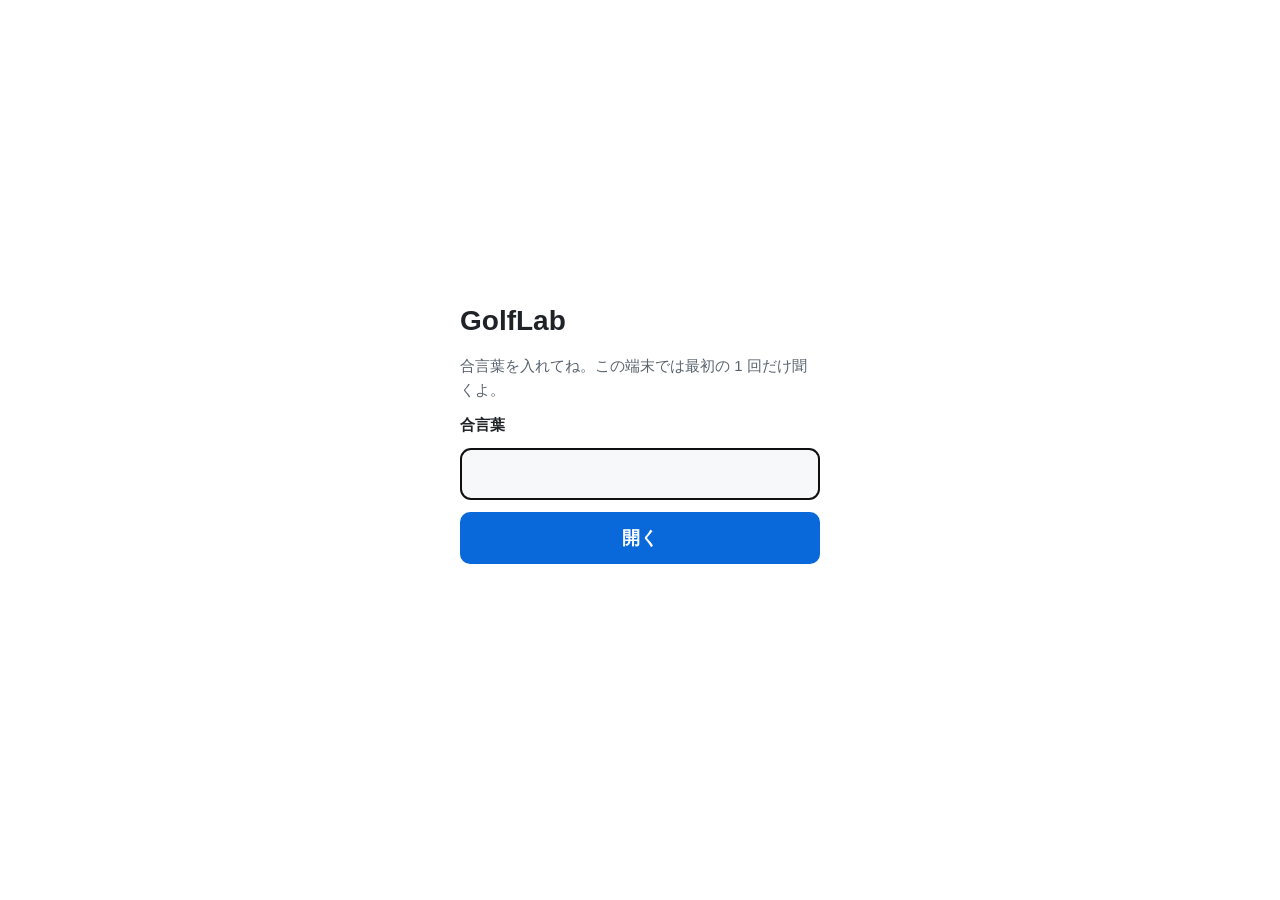
==== data.html @ 4dfa240f "deploy: GolfLab PoC 2026-11-11 10:15" ====
<!doctype html>
<html lang="ja">
<head>
<meta charset="utf-8">
<meta name="viewport" content="width=device-width, initial-scale=1, viewport-fit=cover">

<meta http-equiv="Content-Security-Policy"
      content="default-src 'self'; connect-src 'self'; script-src 'self'; style-src 'self' 'unsafe-inline'; img-src 'self' data:">
<title>GolfLab データ</title>
<style>  :root {
    --fg: #1f2328; --fg-muted: #59636e; --canvas: #ffffff; --canvas-subtle: #f6f8fa;
    --border: #d1d9e0; --border-muted: #d8dee4; --accent: #0969da; --accent-soft: #ddf4ff;
    --attention: #9a6700; --attention-em: #bf8700; --danger: #d1242f;
  }
  @media (prefers-color-scheme: dark) {
    :root {
      --fg: #f0f6fc; --fg-muted: #9198a1; --canvas: #0d1117; --canvas-subtle: #151b23;
      --border: #3d444d; --border-muted: #2a313c; --accent: #4493f8; --accent-soft: #0c2d6b;
      --attention: #d29922; --attention-em: #9e6a03; --danger: #f85149;
    }
  }
  * { box-sizing: border-box; }
  body { margin: 0; background: var(--canvas); color: var(--fg);
         font: 13px/1.5 -apple-system, BlinkMacSystemFont, "Segoe UI", "Noto Sans", "Meiryo", Helvetica, Arial, sans-serif; }
  .muted { color: var(--fg-muted); font-size: 12px; }
  .top { position: sticky; top: 0; z-index: 2; background: var(--canvas-subtle); border-bottom: 1px solid var(--border);
         padding: 10px 16px; display: flex; align-items: center; gap: 10px; flex-wrap: wrap; }
  .crumb { font-size: 15px; color: var(--accent); white-space: nowrap; }
  .crumb a { color: inherit; text-decoration: none; }
  .crumb strong { font-weight: 600; }
  .crumb .sep { color: var(--fg-muted); margin: 0 1px; }
  .back { margin-left: auto; color: var(--accent); text-decoration: none; font-size: 12px; white-space: nowrap; }
  .Label { display: inline-block; padding: 0 7px; font-size: 11px; font-weight: 500; line-height: 18px;
           border: 1px solid var(--border); border-radius: 2em; color: var(--fg-muted); white-space: nowrap; }
  .Label.warn { border-color: var(--attention-em); color: var(--attention); }
  main { padding: 12px 16px; max-width: 1012px; margin: 0 auto; }
  .Box { background: var(--canvas); border: 1px solid var(--border); border-radius: 6px; overflow: hidden; margin-bottom: 12px; }
  .Box-header { background: var(--canvas-subtle); border-bottom: 1px solid var(--border); padding: 8px 12px;
                display: flex; align-items: center; gap: 8px; flex-wrap: wrap; }
  .Box-title { font-size: 13px; font-weight: 600; margin: 0; }
  .Box-body { padding: 8px 12px 12px; }
  .scroll { overflow-x: auto; }
  .btn { font: inherit; font-size: 12px; padding: 1px 12px; border: 1px solid var(--border); border-radius: 2em;
         background: var(--canvas); color: var(--fg); cursor: pointer; white-space: nowrap; }
  .btn:hover { border-color: var(--accent); color: var(--accent); }
  .btn.warn { border-color: var(--attention-em); color: var(--attention); }
  .btn.warn:hover { background: var(--attention-em); color: #ffffff; }
  .key { display: inline-flex; align-items: center; gap: 6px; cursor: help; margin-left: auto; }
  .key .cand-sw { display: inline-block; width: 14px; height: 12px; border: 2px solid var(--attention-em); border-radius: 3px; }
  button.info { font: inherit; font-size: 11px; line-height: 16px; min-width: 18px; height: 18px; padding: 0 4px; cursor: pointer;
                border: 1px solid var(--accent); border-radius: 2em; background: transparent; color: var(--accent); }
  button.info:hover, button.info[aria-expanded="true"] { background: var(--accent); color: #ffffff; }
  button.info.tag { padding: 0 8px; white-space: nowrap; }
  .info-body { margin: 0 0 10px; padding: 8px 12px; border: 1px solid var(--border); border-left: 3px solid var(--accent); border-radius: 6px;
               background: var(--canvas-subtle); font-size: 12px; line-height: 1.6; color: var(--fg-muted); }
  .info-body p { margin: 0 0 6px; } .info-body p:last-child { margin-bottom: 0; }
  .top .info-body { flex-basis: 100%; margin: 0; }
  [hidden] { display: none !important; }

  table.cells { width: 100%; border-collapse: collapse; font-size: 12px; font-variant-numeric: tabular-nums; }
  table.cells th, table.cells td { padding: 0; border-top: 1px solid var(--border-muted); white-space: nowrap; }
  table.cells th { color: var(--fg-muted); font-weight: 600; text-align: right; padding: 5px 8px; border-top: none; }
  table.cells th.l, table.cells td.l { text-align: left; padding: 5px 8px; }
  table.cells th .u { display: block; font-weight: 400; font-size: 10px; }
  table.cells tr.club-first td { border-top: 1px solid var(--border); }
  table.cells td.l.club { font-weight: 600; }
  table.cells td.l.sub { color: var(--fg-muted); }
  table.cells td.l.id { padding: 2px; }
  table.cells td.l.id button { font: inherit; font-weight: 600; padding: 3px 6px; cursor: pointer; text-align: left;
    background: transparent; color: var(--accent); border: 1px dashed var(--border); border-radius: 4px; }
  table.cells td.l.id button:hover { background: var(--accent-soft); }
  table.cells td.l.id button.off { color: var(--danger); border-style: solid; border-color: var(--danger); }
  table.cells td.l.id button.off::before { content: "✕ "; }
  table.cells tr.row-off td { background: var(--canvas-subtle); }
  table.cells td.v { text-align: right; padding: 2px; }
  table.cells td.v button { font: inherit; width: 100%; min-width: 58px; padding: 3px 6px; text-align: right; cursor: pointer;
                            border: 2px solid transparent; border-radius: 4px; background: transparent; color: var(--fg); }
  table.cells td.v button:hover { background: var(--accent-soft); }
  table.cells td.v button.cand { border-color: var(--attention-em); }
  table.cells td.v button.off { color: var(--fg-muted); background: var(--canvas-subtle); text-decoration: line-through; }
  table.cells td.v button.off::before { content: "✕ "; text-decoration: none; display: inline-block; color: var(--danger); opacity: 0.9; }
  #error:empty { display: none; }
  #error { margin: 12px 16px; padding: 8px 12px; border: 1px solid var(--danger); border-radius: 6px; font-size: 12px; }
</style>
<meta name="theme-color" content="#0d1117" media="(prefers-color-scheme: dark)">
<meta name="theme-color" content="#f6f8fa">
<meta name="apple-mobile-web-app-capable" content="yes">
<meta name="mobile-web-app-capable" content="yes">
<meta name="apple-mobile-web-app-title" content="GolfLab">
<meta name="apple-mobile-web-app-status-bar-style" content="default">
<link rel="manifest" href="manifest.json">
<link rel="icon" href="icon-gl-192.png" type="image/png">
<link rel="apple-touch-icon" href="apple-touch-icon.png">
<link rel="stylesheet" href="mobile.css">
</head>
<body>

<header class="top">
  <span class="crumb"><a href="index.html">GolfLab</a><span class="sep">/</span><strong>データ</strong></span>
  <span class="Label">▦ 使う / 使わない</span>
  <button class="info tag" type="button" data-for="note-full" aria-expanded="false"
          title="数値はすべて X-SWING (室内シミュレーター) の画面の値。屋外で着地点を測った値ではない">画面の値 ⓘ</button>
  <span class="muted" id="counts">…</span>
  <span class="Label warn" id="off-count" hidden></span>
  <a class="back" href="index.html">← 記録の統計</a>
  <p class="info-body" id="note-full" hidden>数値はすべて <strong>X-SWING (室内シミュレーター) の画面の値</strong>。屋外で着地点を測った値ではない。</p>
</header>
<div id="error"></div>

<main>

  <section class="Box">
    <div class="Box-header">
      <h2 class="Box-title">ます</h2>
      <button class="info" type="button" data-for="cells-info" aria-expanded="false" title="説明 (押すと開く)">ⓘ</button>
      <button class="btn warn" type="button" id="off-cand" title="橙の縁のますを全部「使わない」にする">候補を全部外す</button>
      <button class="btn" type="button" id="on-all" title="外したますを全部「使う」に戻す">全部戻す</button>
      <span class="muted key" title="橙の縁 = 外れ値の候補 (印のある値・マウスで印の名前) · ✕ = 使わない (値は消さない)"><i class="cand-sw"></i>候補 · ✕ 使わない</span>
    </div>
    <div class="Box-body">
      <div class="info-body" id="cells-info" hidden>
        <p>ますを押すと「使う / 使わない」が入れ替わる。値は消さない (薄く残す)。</p>
        <p>使わないますは、記録の統計の図の平均・n=、シミュレーション、計算モデルの HS の答え合わせで使わない。ほかの項目のますは使う。</p>
        <p>橙の縁 = 外れ値の候補: HS の印 (hs_…) → HS · high_smash_review → ミート率 · low_spin_review → バックスピン。</p>
        <p>このブラウザだけに覚える (data.json は変えない)。</p>
        <p>表で外したますは画面の中だけ (元のデータは全部の球のまま)。</p>
      </div>
      <div class="scroll" id="table"></div>
    </div>
  </section>

</main>
<script src="gate.js"></script>
<script src="cells.js"></script>
<script src="data.js"></script>
</body>
</html>
---- mobile.css ----
html.gate-open, html.gate-open body { overflow: hidden; }
#gate { position: fixed; inset: 0; z-index: 100; display: flex; align-items: center; justify-content: center;
        padding: max(16px, env(safe-area-inset-top)) max(16px, env(safe-area-inset-right))
                 max(16px, env(safe-area-inset-bottom)) max(16px, env(safe-area-inset-left));
        background: var(--canvas); color: var(--fg); }
.gate-card { width: 100%; max-width: 360px; display: grid; gap: 12px; }
.gate-card h1 { margin: 0; font-size: 28px; font-weight: 700; }
.gate-lead { margin: 0; font-size: 15px; color: var(--fg-muted); line-height: 1.6; }
.gate-card label { font-size: 15px; font-weight: 600; }
.gate-card input { font: inherit; font-size: 18px; min-height: 52px; padding: 10px 14px; border: 1px solid var(--border);
                   border-radius: 10px; background: var(--canvas-subtle); color: var(--fg); width: 100%; }
.gate-btn { font: inherit; font-size: 18px; font-weight: 700; min-height: 52px; border: 0; border-radius: 10px;
            background: var(--accent); color: #ffffff; cursor: pointer; }
.gate-btn:disabled { opacity: 0.6; }
.gate-msg { margin: 0; min-height: 1.6em; font-size: 15px; color: var(--fg-muted); }
.gate-msg.err { color: var(--danger); font-weight: 600; }
.gate-forget { font: inherit; font-size: 12px; padding: 2px 10px; border: 1px solid var(--border); border-radius: 2em;
               background: transparent; color: var(--fg-muted); cursor: pointer; }
#tap-tip { position: fixed; left: 8px; right: 8px; bottom: max(8px, env(safe-area-inset-bottom)); z-index: 50;
           padding: 10px 14px; border-radius: 10px; background: var(--fg); color: var(--canvas); font-size: 14px;
           line-height: 1.5; box-shadow: 0 4px 16px rgba(0, 0, 0, 0.25); }

@media (hover: none) {
  [title], svg :has(> title) { cursor: pointer; }
}

@media (max-width: 640px) {
  html { -webkit-text-size-adjust: 100%; text-size-adjust: 100%; }
  body { font-size: 14px; overflow-x: hidden; }
  .muted { font-size: 13px; }
  .top { position: static; gap: 6px 8px;
         padding: max(8px, env(safe-area-inset-top)) max(12px, env(safe-area-inset-right)) 8px max(12px, env(safe-area-inset-left)); }
  .crumb { font-size: 17px; }
  .top .back { margin-left: 0; }
  main { padding: 8px max(8px, env(safe-area-inset-right)) max(16px, env(safe-area-inset-bottom)) max(8px, env(safe-area-inset-left)); }
  .Box { border-radius: 8px; margin-bottom: 10px; }
  .Box-header { padding: 8px 10px; }
  .Box-title { font-size: 16px; }
  .Box-header .muted { margin-left: 0; font-size: 12px; }
  .Box-body { padding: 8px 8px 10px; }
  .small-multiples h3 { font-size: 14px; }
  svg text { font-size: 12px; }
  svg .axis text, svg text.dim { font-size: 11px; }
  .legend { font-size: 12px; gap: 6px 12px; }
  .info-body { font-size: 13px; }

  button.info, .gate-forget, a.Label, .Label.cells-link, .Box-link, .top .back {
    min-height: 44px; min-width: 44px; height: auto; display: inline-flex; align-items: center; justify-content: center;
    padding: 0 12px; font-size: 14px; line-height: 1.2; }
  .Label { font-size: 13px; line-height: 24px; }
  .seg { gap: 6px; }
  .seg button { min-height: 44px; min-width: 52px; padding: 0 14px; font-size: 15px; }
  .check { min-height: 44px; font-size: 14px; }
  .check input[type="checkbox"], .check input[type="radio"] { width: 22px; height: 22px; }
  details > summary { min-height: 44px; display: flex; align-items: center; font-size: 14px !important; }
  .control-row { gap: 0 14px; font-size: 14px; }
  .control-title { width: auto; min-width: 44px; }
  .btn { min-height: 44px; padding: 0 14px !important; font-size: 14px !important; }

  input, select, textarea { font-size: 16px !important; }
  input[type="number"], input[type="text"], select { min-height: 44px; }
  .check input.sim-x { width: 68px; }
  .sim-field input { width: 92px; }
  .sim-field input.sim-text { width: 72px; }
  .sim-field { white-space: normal; flex-wrap: wrap; min-height: 44px; }
  .sim-inputs { gap: 6px 14px; }

  .sim-stats { grid-template-columns: repeat(2, minmax(0, 1fr)); gap: 6px; }
  .sim-stat .v { font-size: 20px; }
  .sim-stat .s { font-size: 12px; }

  .scroll, #traj-table, #specs, #table { overflow-x: auto; -webkit-overflow-scrolling: touch; max-width: 100%; }
  table.specs, table.cells { font-size: 13px; }
  table.specs.sim-table { min-width: 0; }
  table.cells td.v button { min-height: 40px; min-width: 56px; font-size: 14px; }

  .crumb a, .refs a, .sim-tag a { display: inline-flex; align-items: center; min-height: 44px; }
  .refs a { padding: 0 6px; }

  .two { grid-template-columns: minmax(0, 1fr) !important; }
  .two > * { min-width: 0; }
  .eq { max-width: 100%; }
  table.t { display: block; overflow-x: auto; -webkit-overflow-scrolling: touch; max-width: 100%; }
  .ctl input[type=range] { width: 100%; max-width: 320px; min-height: 44px; }
  .fig-one { max-width: 100%; }
  code { word-break: break-all; }
}
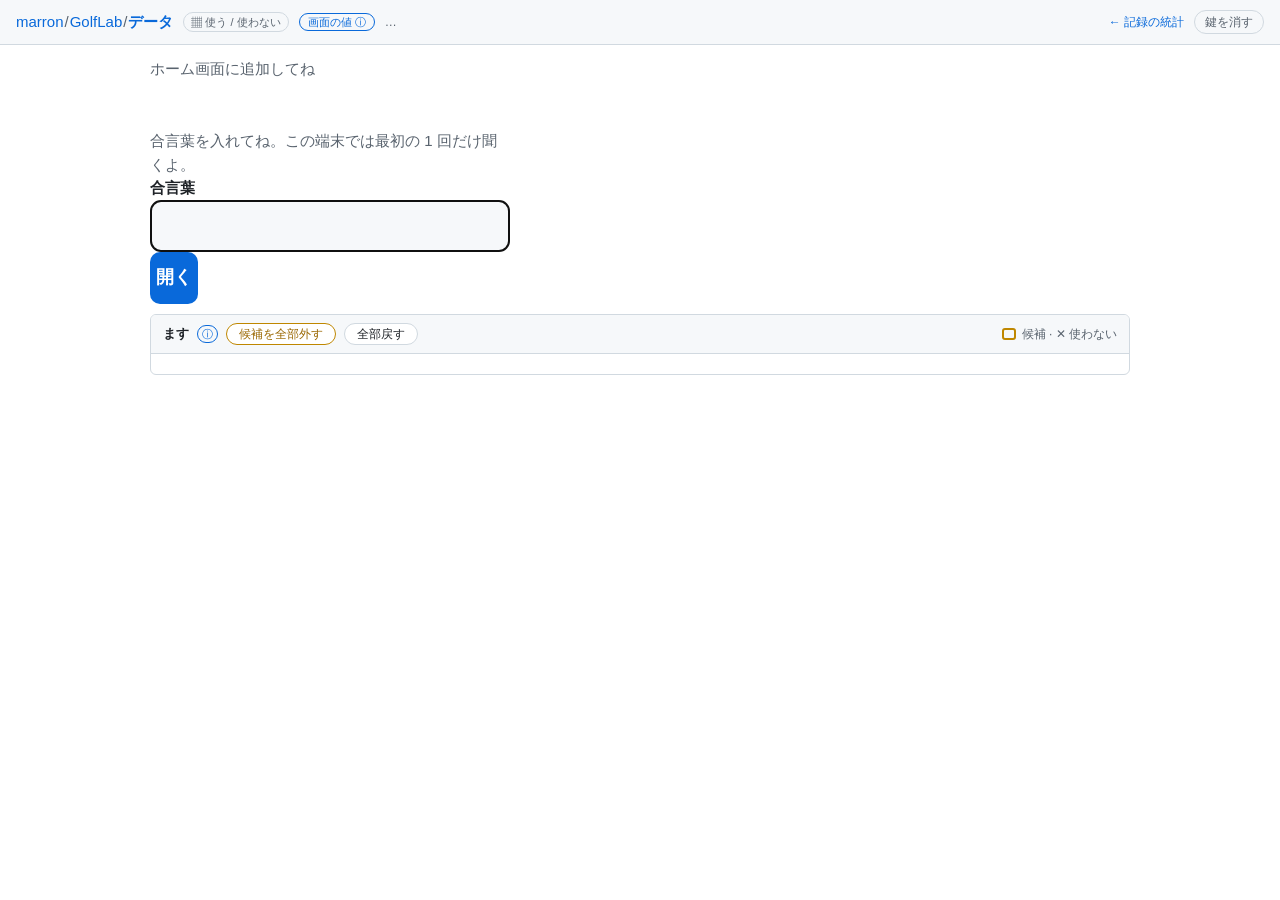
==== commit d079a3c7: "deploy: GolfLab PWA trial (fake data) 2026-11-16 07:03" ====
--- a/data.html
+++ b/data.html
@@ -2,12 +2,12 @@
 <html lang="ja">
 <head>
 <meta charset="utf-8">
-<meta name="viewport" content="width=device-width, initial-scale=1, viewport-fit=cover">
-
+<meta name="viewport" content="width=device-width, initial-scale=1">
 <meta http-equiv="Content-Security-Policy"
-      content="default-src 'self'; connect-src 'self'; script-src 'self'; style-src 'self' 'unsafe-inline'; img-src 'self' data:">
+      content="default-src 'self'; connect-src 'self'; script-src 'self'; style-src 'self' 'unsafe-inline'; img-src 'self' data:; object-src 'none'; base-uri 'none'; form-action 'none'; require-trusted-types-for 'script'">
 <title>GolfLab データ</title>
-<style>  :root {
+<style>
+  :root {
     --fg: #1f2328; --fg-muted: #59636e; --canvas: #ffffff; --canvas-subtle: #f6f8fa;
     --border: #d1d9e0; --border-muted: #d8dee4; --accent: #0969da; --accent-soft: #ddf4ff;
     --attention: #9a6700; --attention-em: #bf8700; --danger: #d1242f;
@@ -56,7 +56,6 @@
   .info-body p { margin: 0 0 6px; } .info-body p:last-child { margin-bottom: 0; }
   .top .info-body { flex-basis: 100%; margin: 0; }
   [hidden] { display: none !important; }
-
   table.cells { width: 100%; border-collapse: collapse; font-size: 12px; font-variant-numeric: tabular-nums; }
   table.cells th, table.cells td { padding: 0; border-top: 1px solid var(--border-muted); white-space: nowrap; }
   table.cells th { color: var(--fg-muted); font-weight: 600; text-align: right; padding: 5px 8px; border-top: none; }
@@ -82,21 +81,13 @@
   #error:empty { display: none; }
   #error { margin: 12px 16px; padding: 8px 12px; border: 1px solid var(--danger); border-radius: 6px; font-size: 12px; }
 </style>
-<meta name="theme-color" content="#0d1117" media="(prefers-color-scheme: dark)">
-<meta name="theme-color" content="#f6f8fa">
-<meta name="apple-mobile-web-app-capable" content="yes">
-<meta name="mobile-web-app-capable" content="yes">
-<meta name="apple-mobile-web-app-title" content="GolfLab">
-<meta name="apple-mobile-web-app-status-bar-style" content="default">
-<link rel="manifest" href="manifest.json">
-<link rel="icon" href="icon-gl-192.png" type="image/png">
-<link rel="apple-touch-icon" href="apple-touch-icon.png">
+<meta name="golflab-v" content="1.1">
+<link rel="manifest" href="manifest.webmanifest">
 <link rel="stylesheet" href="mobile.css">
 </head>
 <body>
-
 <header class="top">
-  <span class="crumb"><a href="index.html">GolfLab</a><span class="sep">/</span><strong>データ</strong></span>
+  <span class="crumb">marron<span class="sep">/</span><a href="index.html">GolfLab</a><span class="sep">/</span><strong>データ</strong></span>
   <span class="Label">▦ 使う / 使わない</span>
   <button class="info tag" type="button" data-for="note-full" aria-expanded="false"
           title="数値はすべて X-SWING (室内シミュレーター) の画面の値。屋外で着地点を測った値ではない">画面の値 ⓘ</button>
@@ -106,9 +97,7 @@
   <p class="info-body" id="note-full" hidden>数値はすべて <strong>X-SWING (室内シミュレーター) の画面の値</strong>。屋外で着地点を測った値ではない。</p>
 </header>
 <div id="error"></div>
-
 <main>
-
   <section class="Box">
     <div class="Box-header">
       <h2 class="Box-title">ます</h2>
@@ -123,13 +112,16 @@
         <p>使わないますは、記録の統計の図の平均・n=、シミュレーション、計算モデルの HS の答え合わせで使わない。ほかの項目のますは使う。</p>
         <p>橙の縁 = 外れ値の候補: HS の印 (hs_…) → HS · high_smash_review → ミート率 · low_spin_review → バックスピン。</p>
         <p>このブラウザだけに覚える (data.json は変えない)。</p>
-        <p>表で外したますは画面の中だけ (元のデータは全部の球のまま)。</p>
+        <p>表で外したますは画面の中だけ (集計の表 results/ は全部の球)。</p>
       </div>
       <div class="scroll" id="table"></div>
     </div>
   </section>
-
 </main>
+<script src="record_format.js"></script>
+<script src="decide.js"></script>
+<script src="store.js"></script>
+<script src="passphrase.js"></script>
 <script src="gate.js"></script>
 <script src="cells.js"></script>
 <script src="data.js"></script>
--- a/mobile.css
+++ b/mobile.css
@@ -1,31 +1,24 @@
-html.gate-open, html.gate-open body { overflow: hidden; }
-#gate { position: fixed; inset: 0; z-index: 100; display: flex; align-items: center; justify-content: center;
-        padding: max(16px, env(safe-area-inset-top)) max(16px, env(safe-area-inset-right))
-                 max(16px, env(safe-area-inset-bottom)) max(16px, env(safe-area-inset-left));
-        background: var(--canvas); color: var(--fg); }
-.gate-card { width: 100%; max-width: 360px; display: grid; gap: 12px; }
-.gate-card h1 { margin: 0; font-size: 28px; font-weight: 700; }
-.gate-lead { margin: 0; font-size: 15px; color: var(--fg-muted); line-height: 1.6; }
-.gate-card label { font-size: 15px; font-weight: 600; }
-.gate-card input { font: inherit; font-size: 18px; min-height: 52px; padding: 10px 14px; border: 1px solid var(--border);
-                   border-radius: 10px; background: var(--canvas-subtle); color: var(--fg); width: 100%; }
-.gate-btn { font: inherit; font-size: 18px; font-weight: 700; min-height: 52px; border: 0; border-radius: 10px;
-            background: var(--accent); color: #ffffff; cursor: pointer; }
-.gate-btn:disabled { opacity: 0.6; }
-.gate-msg { margin: 0; min-height: 1.6em; font-size: 15px; color: var(--fg-muted); }
-.gate-msg.err { color: var(--danger); font-weight: 600; }
-.gate-forget { font: inherit; font-size: 12px; padding: 2px 10px; border: 1px solid var(--border); border-radius: 2em;
-               background: transparent; color: var(--fg-muted); cursor: pointer; }
-#tap-tip { position: fixed; left: 8px; right: 8px; bottom: max(8px, env(safe-area-inset-bottom)); z-index: 50;
-           padding: 10px 14px; border-radius: 10px; background: var(--fg); color: var(--canvas); font-size: 14px;
-           line-height: 1.5; box-shadow: 0 4px 16px rgba(0, 0, 0, 0.25); }
 
-@media (hover: none) {
-  [title], svg :has(> title) { cursor: pointer; }
-}
+html { -webkit-text-size-adjust: 100%; text-size-adjust: 100%; }
+input, select, textarea { font-size: 16px !important; }
+
+#golflab-gate { width: 100%; max-width: 360px; display: grid; gap: 12px; margin: 0 0 10px; }
+#golflab-gate p { margin: 0; font-size: 15px; color: var(--fg-muted); line-height: 1.6; }
+#golflab-gate label { font-size: 15px; font-weight: 600; }
+#golflab-pass { font: inherit; min-height: 52px; padding: 10px 14px; border: 1px solid var(--border);
+                border-radius: 10px; background: var(--canvas-subtle); color: var(--fg); width: 100%; }
+#golflab-open { font: inherit; font-size: 18px; font-weight: 700; min-height: 52px; border: 0; border-radius: 10px;
+                background: var(--accent); color: var(--canvas); cursor: pointer; }
+#golflab-open:disabled, #golflab-pass:disabled, #golflab-erase:disabled { opacity: 0.6; }
+#golflab-msg { margin: 0; min-height: 1.6em; font-size: 15px; color: var(--fg-muted); }
+#golflab-msg.golflab-error { color: var(--danger); }
+#golflab-erase { font: inherit; font-size: 12px; padding: 2px 10px; border: 1px solid var(--border); border-radius: 2em;
+                 background: transparent; color: var(--fg-muted); cursor: pointer; }
+
+html.golflab-cover body { visibility: hidden; }
+html.golflab-cover #golflab-gate, html.golflab-cover #golflab-erase { visibility: visible; }
 
 @media (max-width: 640px) {
-  html { -webkit-text-size-adjust: 100%; text-size-adjust: 100%; }
   body { font-size: 14px; overflow-x: hidden; }
   .muted { font-size: 13px; }
   .top { position: static; gap: 6px 8px;
@@ -44,21 +37,19 @@
   .legend { font-size: 12px; gap: 6px 12px; }
   .info-body { font-size: 13px; }
 
-  button.info, .gate-forget, a.Label, .Label.cells-link, .Box-link, .top .back {
-    min-height: 44px; min-width: 44px; height: auto; display: inline-flex; align-items: center; justify-content: center;
+  button.info, #golflab-erase, a.Label, .Label.cells-link, .Box-link, .top .back {
+    height: auto; display: inline-flex; align-items: center; justify-content: center;
     padding: 0 12px; font-size: 14px; line-height: 1.2; }
   .Label { font-size: 13px; line-height: 24px; }
   .seg { gap: 6px; }
-  .seg button { min-height: 44px; min-width: 52px; padding: 0 14px; font-size: 15px; }
+  .seg button { padding: 0 14px; font-size: 15px; }
   .check { min-height: 44px; font-size: 14px; }
   .check input[type="checkbox"], .check input[type="radio"] { width: 22px; height: 22px; }
-  details > summary { min-height: 44px; display: flex; align-items: center; font-size: 14px !important; }
+  details > summary { display: flex; align-items: center; font-size: 14px !important; }
   .control-row { gap: 0 14px; font-size: 14px; }
   .control-title { width: auto; min-width: 44px; }
-  .btn { min-height: 44px; padding: 0 14px !important; font-size: 14px !important; }
+  .btn { padding: 0 14px !important; font-size: 14px !important; }
 
-  input, select, textarea { font-size: 16px !important; }
-  input[type="number"], input[type="text"], select { min-height: 44px; }
   .check input.sim-x { width: 68px; }
   .sim-field input { width: 92px; }
   .sim-field input.sim-text { width: 72px; }
@@ -69,19 +60,26 @@
   .sim-stat .v { font-size: 20px; }
   .sim-stat .s { font-size: 12px; }
 
-  .scroll, #traj-table, #specs, #table { overflow-x: auto; -webkit-overflow-scrolling: touch; max-width: 100%; }
+  .scroll, #traj-table, #specs, #table, table.t, .eq { overflow-x: auto; -webkit-overflow-scrolling: touch; max-width: 100%; }
+  table.t { display: block; }
   table.specs, table.cells { font-size: 13px; }
   table.specs.sim-table { min-width: 0; }
   table.cells td.v button { min-height: 40px; min-width: 56px; font-size: 14px; }
 
-  .crumb a, .refs a, .sim-tag a { display: inline-flex; align-items: center; min-height: 44px; }
+  .crumb a, .refs a, .sim-tag a { display: inline-flex; align-items: center; }
+  .refs a, .sim-tag a { min-height: 44px; }
   .refs a { padding: 0 6px; }
 
   .two { grid-template-columns: minmax(0, 1fr) !important; }
   .two > * { min-width: 0; }
-  .eq { max-width: 100%; }
-  table.t { display: block; overflow-x: auto; -webkit-overflow-scrolling: touch; max-width: 100%; }
   .ctl input[type=range] { width: 100%; max-width: 320px; min-height: 44px; }
   .fig-one { max-width: 100%; }
   code { word-break: break-all; }
 }
+
+@media (pointer: coarse) {
+  button.info, .seg button, .btn, a.Label, .Box-link, .top .back, .crumb a, summary,
+  input[type="number"], input[type="text"], input[type="password"], select, #golflab-erase, #golflab-open {
+    min-height: 44px; min-width: 44px; }
+  .seg button { min-width: 52px; }
+}
